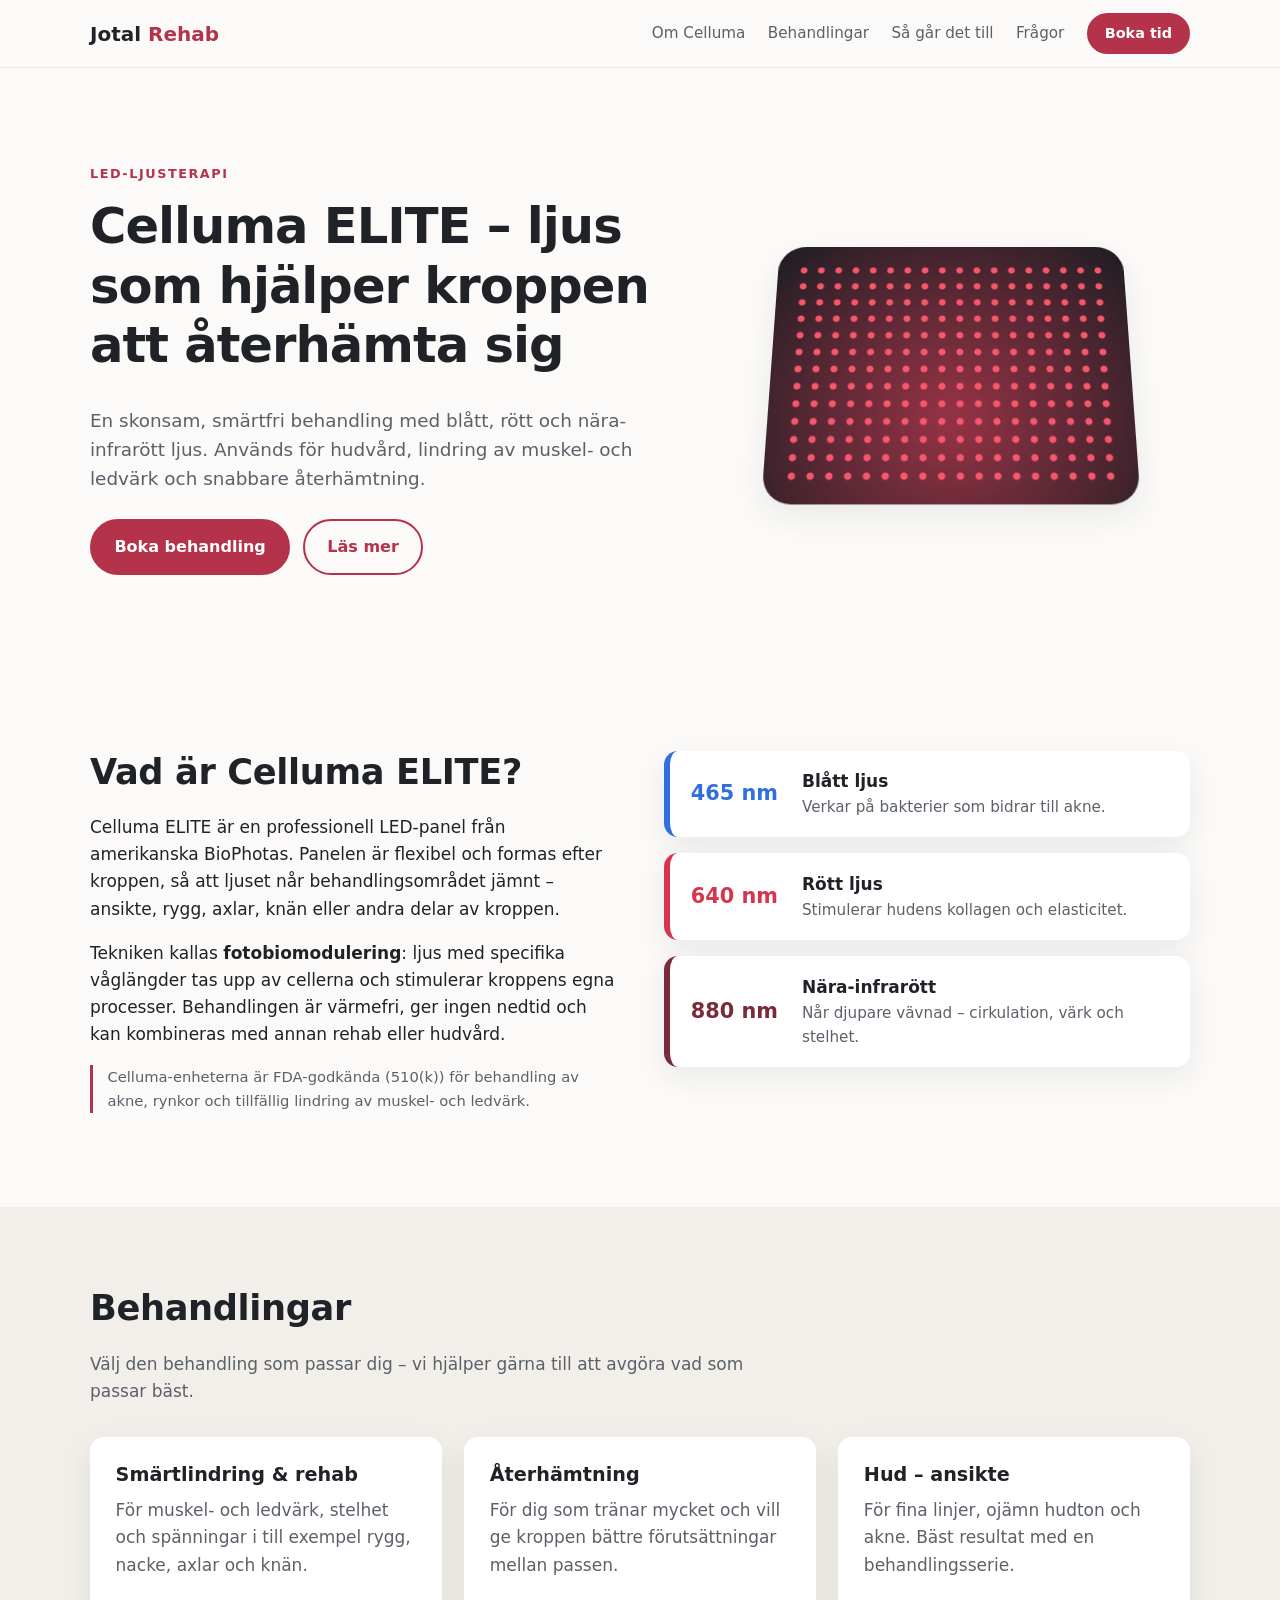
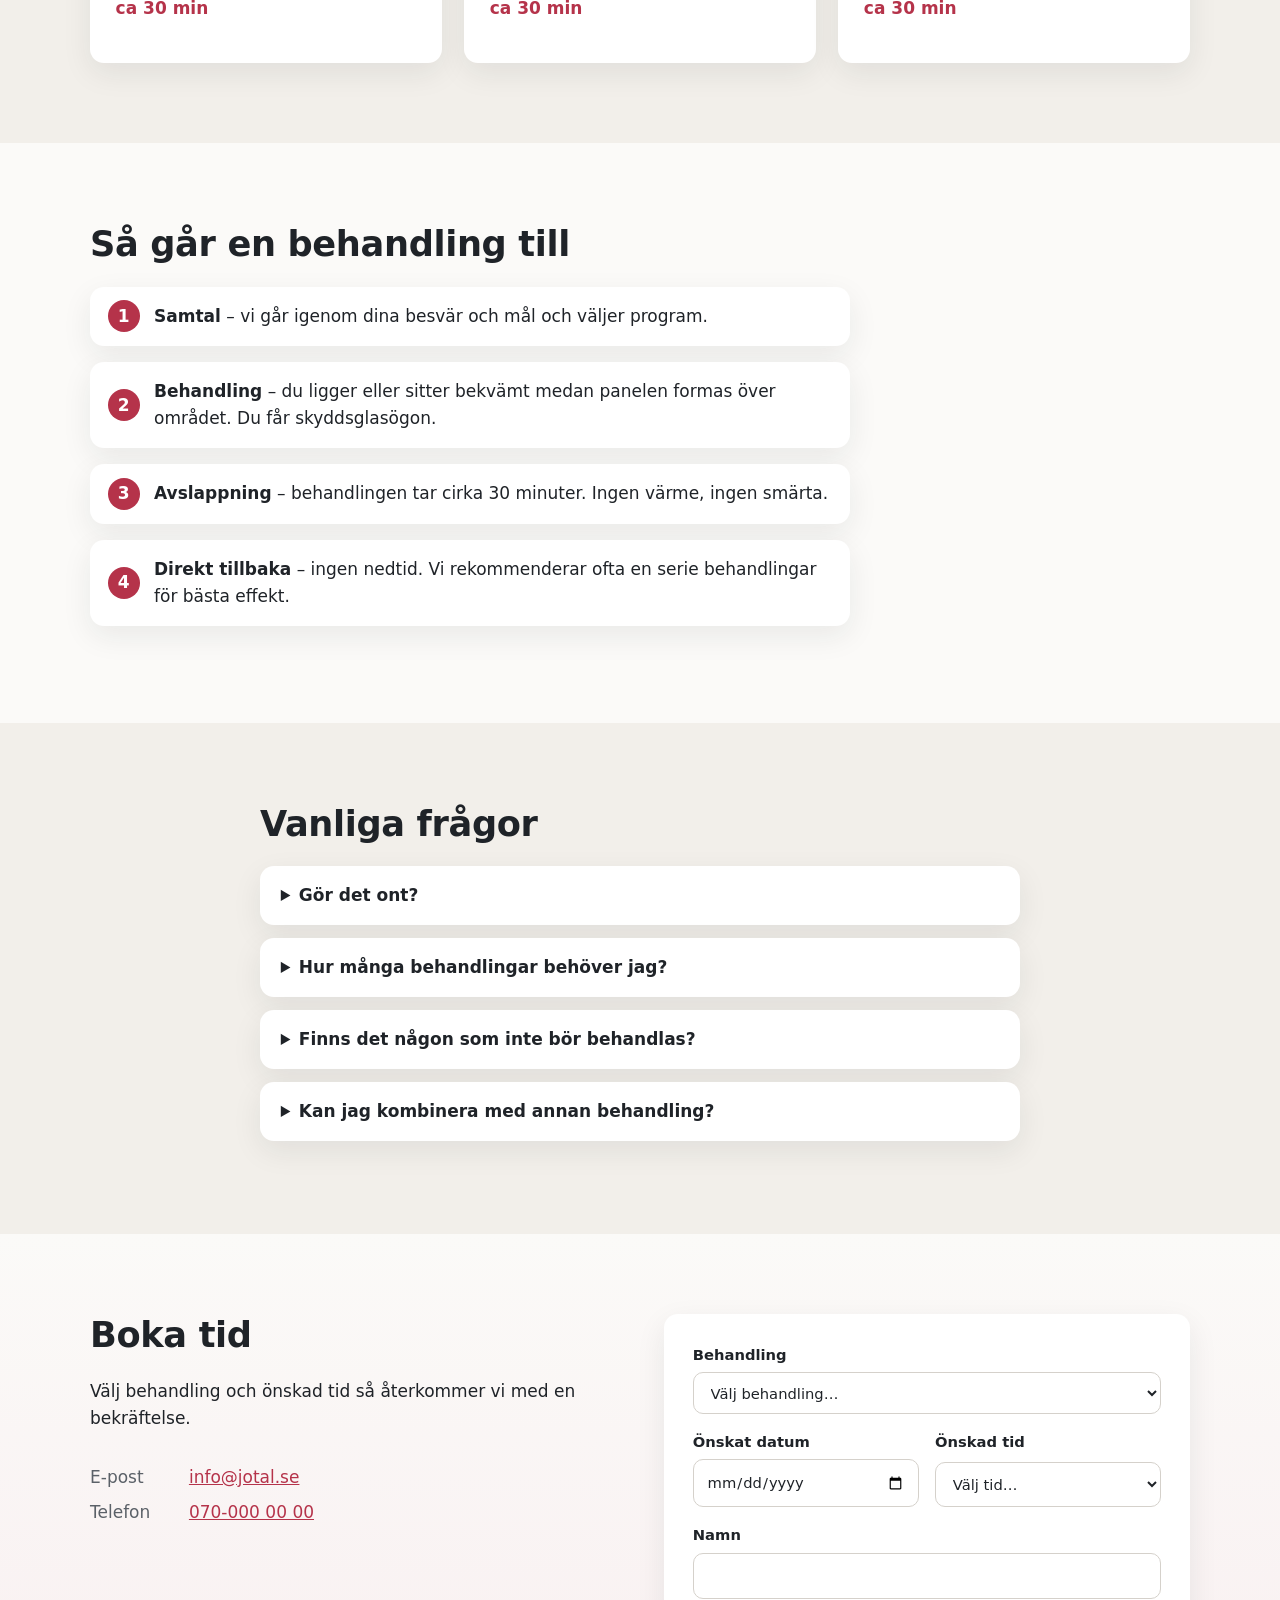
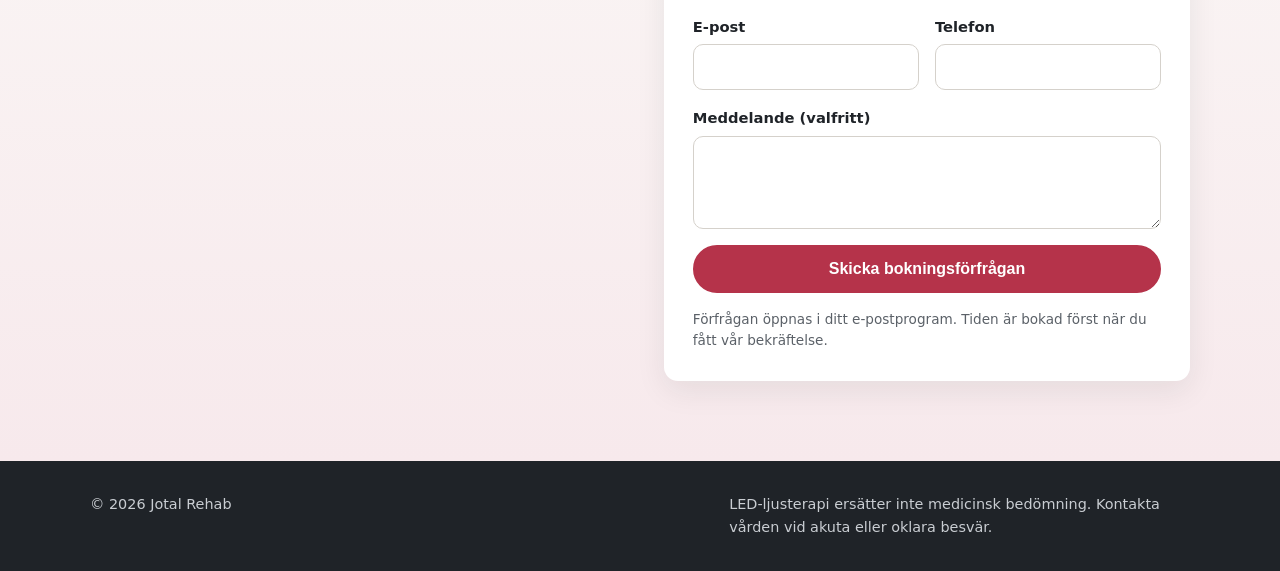
==== index.html @ 489a02bb "Lägg till startsida om Celluma ELITE med bokningsförfrågan Statisk sajt för Azure Static Web Apps: i" ====
<!DOCTYPE html>
<html lang="sv">
<head>
  <meta charset="utf-8">
  <meta name="viewport" content="width=device-width, initial-scale=1">
  <title>Celluma ELITE – LED-ljusterapi | Jotal Rehab</title>
  <meta name="description" content="Behandling med Celluma ELITE – LED-ljusterapi för hud, smärtlindring och återhämtning. Boka din tid online.">
  <link rel="icon" href="img/favicon.svg" type="image/svg+xml">
  <link rel="stylesheet" href="css/style.css">
</head>
<body>
  <header class="site-header">
    <div class="container header-inner">
      <a class="logo" href="/">Jotal <span>Rehab</span></a>
      <nav class="nav" aria-label="Huvudmeny">
        <a href="#om">Om Celluma</a>
        <a href="#behandlingar">Behandlingar</a>
        <a href="#sa-gar-det-till">Så går det till</a>
        <a href="#fragor">Frågor</a>
        <a class="btn btn-small" href="#boka">Boka tid</a>
      </nav>
    </div>
  </header>

  <main>
    <!-- HERO -->
    <section class="hero">
      <div class="container hero-inner">
        <div class="hero-text">
          <p class="eyebrow">LED-ljusterapi</p>
          <h1>Celluma ELITE – ljus som hjälper kroppen att återhämta sig</h1>
          <p class="lead">
            En skonsam, smärtfri behandling med blått, rött och nära-infrarött ljus.
            Används för hudvård, lindring av muskel- och ledvärk och snabbare återhämtning.
          </p>
          <div class="hero-actions">
            <a class="btn" href="#boka">Boka behandling</a>
            <a class="btn btn-ghost" href="#om">Läs mer</a>
          </div>
        </div>
        <div class="hero-visual" aria-hidden="true">
          <div class="panel">
            <div class="panel-glow"></div>
            <div class="panel-leds"></div>
          </div>
        </div>
      </div>
    </section>

    <!-- OM -->
    <section id="om" class="section">
      <div class="container two-col">
        <div>
          <h2>Vad är Celluma ELITE?</h2>
          <p>
            Celluma ELITE är en professionell LED-panel från amerikanska BioPhotas.
            Panelen är flexibel och formas efter kroppen, så att ljuset når behandlingsområdet
            jämnt – ansikte, rygg, axlar, knän eller andra delar av kroppen.
          </p>
          <p>
            Tekniken kallas <strong>fotobiomodulering</strong>: ljus med specifika våglängder
            tas upp av cellerna och stimulerar kroppens egna processer. Behandlingen är
            värmefri, ger ingen nedtid och kan kombineras med annan rehab eller hudvård.
          </p>
          <p class="note">
            Celluma-enheterna är FDA-godkända (510(k)) för behandling av akne, rynkor och
            tillfällig lindring av muskel- och ledvärk.
          </p>
        </div>
        <ul class="wavelengths">
          <li class="wl wl-blue">
            <span class="wl-nm">465 nm</span>
            <span class="wl-name">Blått ljus</span>
            <span class="wl-desc">Verkar på bakterier som bidrar till akne.</span>
          </li>
          <li class="wl wl-red">
            <span class="wl-nm">640 nm</span>
            <span class="wl-name">Rött ljus</span>
            <span class="wl-desc">Stimulerar hudens kollagen och elasticitet.</span>
          </li>
          <li class="wl wl-ir">
            <span class="wl-nm">880 nm</span>
            <span class="wl-name">Nära-infrarött</span>
            <span class="wl-desc">Når djupare vävnad – cirkulation, värk och stelhet.</span>
          </li>
        </ul>
      </div>
    </section>

    <!-- BEHANDLINGAR -->
    <section id="behandlingar" class="section section-alt">
      <div class="container">
        <h2>Behandlingar</h2>
        <p class="section-lead">Välj den behandling som passar dig – vi hjälper gärna till att avgöra vad som passar bäst.</p>
        <div class="cards">
          <article class="card">
            <h3>Smärtlindring &amp; rehab</h3>
            <p>För muskel- och ledvärk, stelhet och spänningar i till exempel rygg, nacke, axlar och knän.</p>
            <p class="card-meta">ca 30 min</p>
          </article>
          <article class="card">
            <h3>Återhämtning</h3>
            <p>För dig som tränar mycket och vill ge kroppen bättre förutsättningar mellan passen.</p>
            <p class="card-meta">ca 30 min</p>
          </article>
          <article class="card">
            <h3>Hud – ansikte</h3>
            <p>För fina linjer, ojämn hudton och akne. Bäst resultat med en behandlingsserie.</p>
            <p class="card-meta">ca 30 min</p>
          </article>
        </div>
      </div>
    </section>

    <!-- SÅ GÅR DET TILL -->
    <section id="sa-gar-det-till" class="section">
      <div class="container">
        <h2>Så går en behandling till</h2>
        <ol class="steps">
          <li><strong>Samtal</strong> – vi går igenom dina besvär och mål och väljer program.</li>
          <li><strong>Behandling</strong> – du ligger eller sitter bekvämt medan panelen formas över området. Du får skyddsglasögon.</li>
          <li><strong>Avslappning</strong> – behandlingen tar cirka 30 minuter. Ingen värme, ingen smärta.</li>
          <li><strong>Direkt tillbaka</strong> – ingen nedtid. Vi rekommenderar ofta en serie behandlingar för bästa effekt.</li>
        </ol>
      </div>
    </section>

    <!-- FRÅGOR -->
    <section id="fragor" class="section section-alt">
      <div class="container narrow">
        <h2>Vanliga frågor</h2>
        <details>
          <summary>Gör det ont?</summary>
          <p>Nej. Ljuset är värmefritt och de flesta upplever behandlingen som avslappnande.</p>
        </details>
        <details>
          <summary>Hur många behandlingar behöver jag?</summary>
          <p>Det beror på besvär och mål. Många märker skillnad efter några gånger, men en serie på 6–10 behandlingar är vanligt.</p>
        </details>
        <details>
          <summary>Finns det någon som inte bör behandlas?</summary>
          <p>Är du gravid, ljuskänslig, tar ljuskänsliggörande läkemedel eller har epilepsi – berätta det vid bokningen så går vi igenom det tillsammans.</p>
        </details>
        <details>
          <summary>Kan jag kombinera med annan behandling?</summary>
          <p>Ja, LED-ljusterapi kombineras ofta med annan rehab, träning eller hudvård.</p>
        </details>
      </div>
    </section>

    <!-- BOKA -->
    <section id="boka" class="section booking">
      <div class="container two-col">
        <div>
          <h2>Boka tid</h2>
          <p>
            Välj behandling och önskad tid så återkommer vi med en bekräftelse.
          </p>
          <div id="external-booking" class="external-booking" hidden>
            <p>Du kan också boka direkt i vårt bokningssystem:</p>
            <a id="external-booking-link" class="btn" href="#" target="_blank" rel="noopener">Öppna bokningen</a>
          </div>
          <ul class="contact-list">
            <li><span>E-post</span> <a id="contact-email" href="mailto:info@jotal.se">info@jotal.se</a></li>
            <li><span>Telefon</span> <a id="contact-phone" href="tel:+46700000000">070-000 00 00</a></li>
          </ul>
        </div>

        <form id="booking-form" class="booking-form" novalidate>
          <label>
            Behandling
            <select name="treatment" required>
              <option value="">Välj behandling…</option>
              <option>Smärtlindring &amp; rehab</option>
              <option>Återhämtning</option>
              <option>Hud – ansikte</option>
              <option>Vet inte – vill ha rådgivning</option>
            </select>
          </label>
          <div class="row">
            <label>
              Önskat datum
              <input type="date" name="date" required>
            </label>
            <label>
              Önskad tid
              <select name="time" required>
                <option value="">Välj tid…</option>
              </select>
            </label>
          </div>
          <label>
            Namn
            <input type="text" name="name" autocomplete="name" required>
          </label>
          <div class="row">
            <label>
              E-post
              <input type="email" name="email" autocomplete="email" required>
            </label>
            <label>
              Telefon
              <input type="tel" name="phone" autocomplete="tel">
            </label>
          </div>
          <label>
            Meddelande (valfritt)
            <textarea name="message" rows="3"></textarea>
          </label>
          <p class="form-error" id="form-error" role="alert" hidden></p>
          <button class="btn" type="submit">Skicka bokningsförfrågan</button>
          <p class="form-hint">Förfrågan öppnas i ditt e-postprogram. Tiden är bokad först när du fått vår bekräftelse.</p>
        </form>
      </div>
    </section>
  </main>

  <footer class="site-footer">
    <div class="container footer-inner">
      <p>&copy; <span id="year"></span> Jotal Rehab</p>
      <p class="disclaimer">LED-ljusterapi ersätter inte medicinsk bedömning. Kontakta vården vid akuta eller oklara besvär.</p>
    </div>
  </footer>

  <script src="js/main.js"></script>
</body>
</html>
---- css/style.css ----
:root {
  --bg: #fbfaf8;
  --bg-alt: #f2efea;
  --text: #1f2328;
  --muted: #5b6168;
  --accent: #b5334a;
  --accent-dark: #8f2539;
  --blue: #2f6fe0;
  --red: #d8344f;
  --ir: #7a2a3a;
  --radius: 14px;
  --shadow: 0 10px 30px rgba(31, 35, 40, 0.08);
  --max: 1100px;
  font-family: system-ui, -apple-system, "Segoe UI", Roboto, "Helvetica Neue", Arial, sans-serif;
}

* { box-sizing: border-box; }

html { scroll-behavior: smooth; }

body {
  margin: 0;
  background: var(--bg);
  color: var(--text);
  line-height: 1.6;
  font-size: 17px;
}

img { max-width: 100%; }

a { color: var(--accent); }

h1, h2, h3 { line-height: 1.2; margin: 0 0 0.6em; }
h1 { font-size: clamp(2rem, 4.5vw, 3.1rem); letter-spacing: -0.02em; }
h2 { font-size: clamp(1.6rem, 3vw, 2.2rem); letter-spacing: -0.01em; }
h3 { font-size: 1.2rem; }

.container { width: min(var(--max), 100% - 2.5rem); margin-inline: auto; }
.narrow { max-width: 760px; }

/* Header */
.site-header {
  position: sticky;
  top: 0;
  z-index: 10;
  background: rgba(251, 250, 248, 0.9);
  backdrop-filter: blur(8px);
  border-bottom: 1px solid rgba(0, 0, 0, 0.06);
}
.header-inner {
  display: flex;
  align-items: center;
  justify-content: space-between;
  gap: 1rem;
  padding: 0.8rem 0;
}
.logo {
  font-weight: 700;
  font-size: 1.25rem;
  text-decoration: none;
  color: var(--text);
}
.logo span { color: var(--accent); }
.nav { display: flex; align-items: center; gap: 1.4rem; flex-wrap: wrap; }
.nav a:not(.btn) { color: var(--muted); text-decoration: none; font-size: 0.95rem; }
.nav a:not(.btn):hover { color: var(--text); }

/* Buttons */
.btn {
  display: inline-block;
  background: var(--accent);
  color: #fff;
  padding: 0.8rem 1.4rem;
  border-radius: 999px;
  border: 2px solid var(--accent);
  font-weight: 600;
  font-size: 1rem;
  text-decoration: none;
  cursor: pointer;
  transition: background 0.15s, border-color 0.15s;
}
.btn:hover { background: var(--accent-dark); border-color: var(--accent-dark); }
.btn-small { padding: 0.45rem 1rem; font-size: 0.9rem; }
.btn-ghost { background: transparent; color: var(--accent); }
.btn-ghost:hover { background: rgba(181, 51, 74, 0.08); }

/* Hero */
.hero { padding: clamp(3rem, 8vw, 6rem) 0; }
.hero-inner {
  display: grid;
  grid-template-columns: 1.2fr 1fr;
  gap: 3rem;
  align-items: center;
}
.eyebrow {
  text-transform: uppercase;
  letter-spacing: 0.12em;
  font-size: 0.8rem;
  font-weight: 700;
  color: var(--accent);
  margin: 0 0 0.8rem;
}
.lead { font-size: 1.15rem; color: var(--muted); max-width: 36em; }
.hero-actions { display: flex; gap: 0.8rem; flex-wrap: wrap; margin-top: 1.6rem; }

.hero-visual { display: flex; justify-content: center; }
.panel {
  position: relative;
  width: min(360px, 80vw);
  aspect-ratio: 4 / 3;
  border-radius: 28px;
  background: #1b1d22;
  box-shadow: var(--shadow);
  overflow: hidden;
  transform: perspective(800px) rotateX(18deg);
}
.panel-leds {
  position: absolute;
  inset: 18px;
  border-radius: 16px;
  background-image: radial-gradient(circle, #ff5a70 0 3px, transparent 4px);
  background-size: 18px 18px;
  opacity: 0.95;
  animation: pulse 4s ease-in-out infinite;
}
.panel-glow {
  position: absolute;
  inset: -40%;
  background: radial-gradient(circle at 50% 60%, rgba(255, 70, 100, 0.55), transparent 60%);
  filter: blur(10px);
}
@keyframes pulse {
  0%, 100% { opacity: 0.75; }
  50% { opacity: 1; }
}
@media (prefers-reduced-motion: reduce) {
  .panel-leds { animation: none; }
  html { scroll-behavior: auto; }
}

/* Sections */
.section { padding: clamp(3rem, 7vw, 5rem) 0; }
.section-alt { background: var(--bg-alt); }
.section-lead { color: var(--muted); max-width: 40em; margin-bottom: 2rem; }
.two-col {
  display: grid;
  grid-template-columns: 1fr 1fr;
  gap: 3rem;
  align-items: start;
}
.note {
  font-size: 0.92rem;
  color: var(--muted);
  border-left: 3px solid var(--accent);
  padding-left: 0.9rem;
}

/* Wavelengths */
.wavelengths { list-style: none; padding: 0; margin: 0; display: grid; gap: 1rem; }
.wl {
  display: grid;
  grid-template-columns: auto 1fr;
  grid-template-areas: "nm name" "nm desc";
  column-gap: 1.1rem;
  background: #fff;
  border-radius: var(--radius);
  padding: 1.1rem 1.3rem;
  box-shadow: var(--shadow);
  border-left: 6px solid;
}
.wl-nm { grid-area: nm; font-weight: 800; font-size: 1.3rem; align-self: center; min-width: 4.5em; }
.wl-name { grid-area: name; font-weight: 700; }
.wl-desc { grid-area: desc; color: var(--muted); font-size: 0.95rem; }
.wl-blue { border-color: var(--blue); }
.wl-blue .wl-nm { color: var(--blue); }
.wl-red { border-color: var(--red); }
.wl-red .wl-nm { color: var(--red); }
.wl-ir { border-color: var(--ir); }
.wl-ir .wl-nm { color: var(--ir); }

/* Cards */
.cards { display: grid; grid-template-columns: repeat(3, 1fr); gap: 1.4rem; }
.card {
  background: #fff;
  border-radius: var(--radius);
  padding: 1.6rem;
  box-shadow: var(--shadow);
  display: flex;
  flex-direction: column;
}
.card p { color: var(--muted); margin: 0 0 1rem; }
.card-meta { margin-top: auto !important; font-weight: 600; color: var(--accent) !important; }

/* Steps */
.steps { counter-reset: step; list-style: none; padding: 0; display: grid; gap: 1rem; max-width: 760px; }
.steps li {
  counter-increment: step;
  position: relative;
  padding: 1rem 1.2rem 1rem 4rem;
  background: #fff;
  border-radius: var(--radius);
  box-shadow: var(--shadow);
}
.steps li::before {
  content: counter(step);
  position: absolute;
  left: 1.1rem;
  top: 50%;
  transform: translateY(-50%);
  width: 2rem;
  height: 2rem;
  border-radius: 50%;
  background: var(--accent);
  color: #fff;
  font-weight: 700;
  display: grid;
  place-items: center;
}

/* FAQ */
details {
  background: #fff;
  border-radius: var(--radius);
  padding: 1rem 1.3rem;
  margin-bottom: 0.8rem;
  box-shadow: var(--shadow);
}
summary { cursor: pointer; font-weight: 600; }
details p { color: var(--muted); margin: 0.7rem 0 0; }

/* Booking */
.booking { background: linear-gradient(180deg, var(--bg) 0%, #f7e9ec 100%); }
.external-booking { margin: 1.5rem 0; }
.contact-list { list-style: none; padding: 0; margin: 2rem 0 0; }
.contact-list li { margin-bottom: 0.5rem; }
.contact-list span { display: inline-block; min-width: 5.5em; color: var(--muted); }

.booking-form {
  background: #fff;
  border-radius: var(--radius);
  padding: 1.8rem;
  box-shadow: var(--shadow);
  display: grid;
  gap: 1rem;
}
.booking-form label { display: grid; gap: 0.35rem; font-weight: 600; font-size: 0.92rem; }
.booking-form .row { display: grid; grid-template-columns: 1fr 1fr; gap: 1rem; }
.booking-form input,
.booking-form select,
.booking-form textarea {
  font: inherit;
  font-weight: 400;
  padding: 0.65rem 0.8rem;
  border: 1px solid #d5d1cb;
  border-radius: 10px;
  background: #fff;
  color: var(--text);
}
.booking-form input:focus,
.booking-form select:focus,
.booking-form textarea:focus {
  outline: 2px solid var(--accent);
  outline-offset: 1px;
  border-color: transparent;
}
.booking-form [aria-invalid="true"] { border-color: var(--red); }
.form-error { color: var(--red); margin: 0; font-weight: 600; }
.form-hint { font-size: 0.85rem; color: var(--muted); margin: 0; }

/* Footer */
.site-footer { background: #1f2328; color: #c9cdd2; padding: 2rem 0; font-size: 0.9rem; }
.footer-inner { display: flex; justify-content: space-between; gap: 1rem; flex-wrap: wrap; }
.site-footer p { margin: 0; }
.disclaimer { max-width: 32em; }

/* 404 */
.notfound { min-height: 70vh; display: grid; place-items: center; text-align: center; }

/* Responsive */
@media (max-width: 860px) {
  .hero-inner, .two-col { grid-template-columns: 1fr; }
  .cards { grid-template-columns: 1fr; }
  .nav a:not(.btn) { display: none; }
}
@media (max-width: 520px) {
  .booking-form .row { grid-template-columns: 1fr; }
}
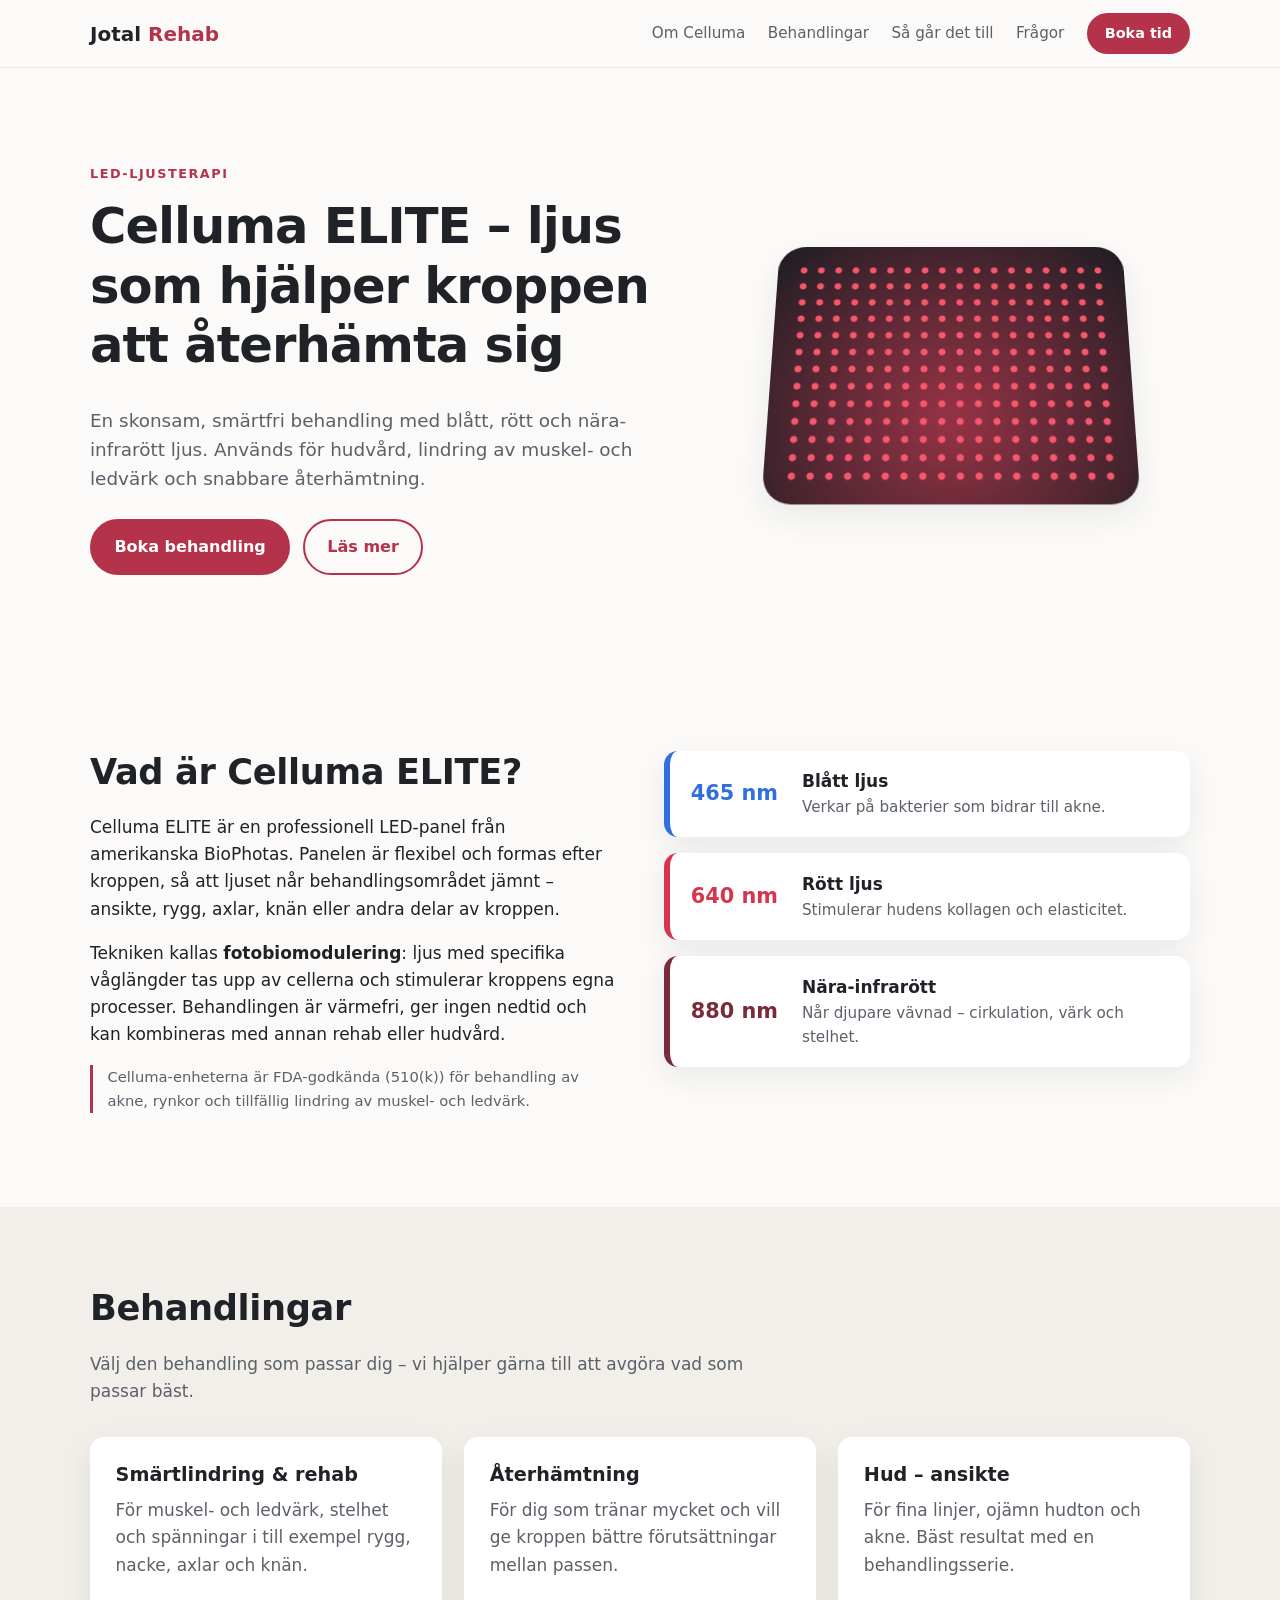
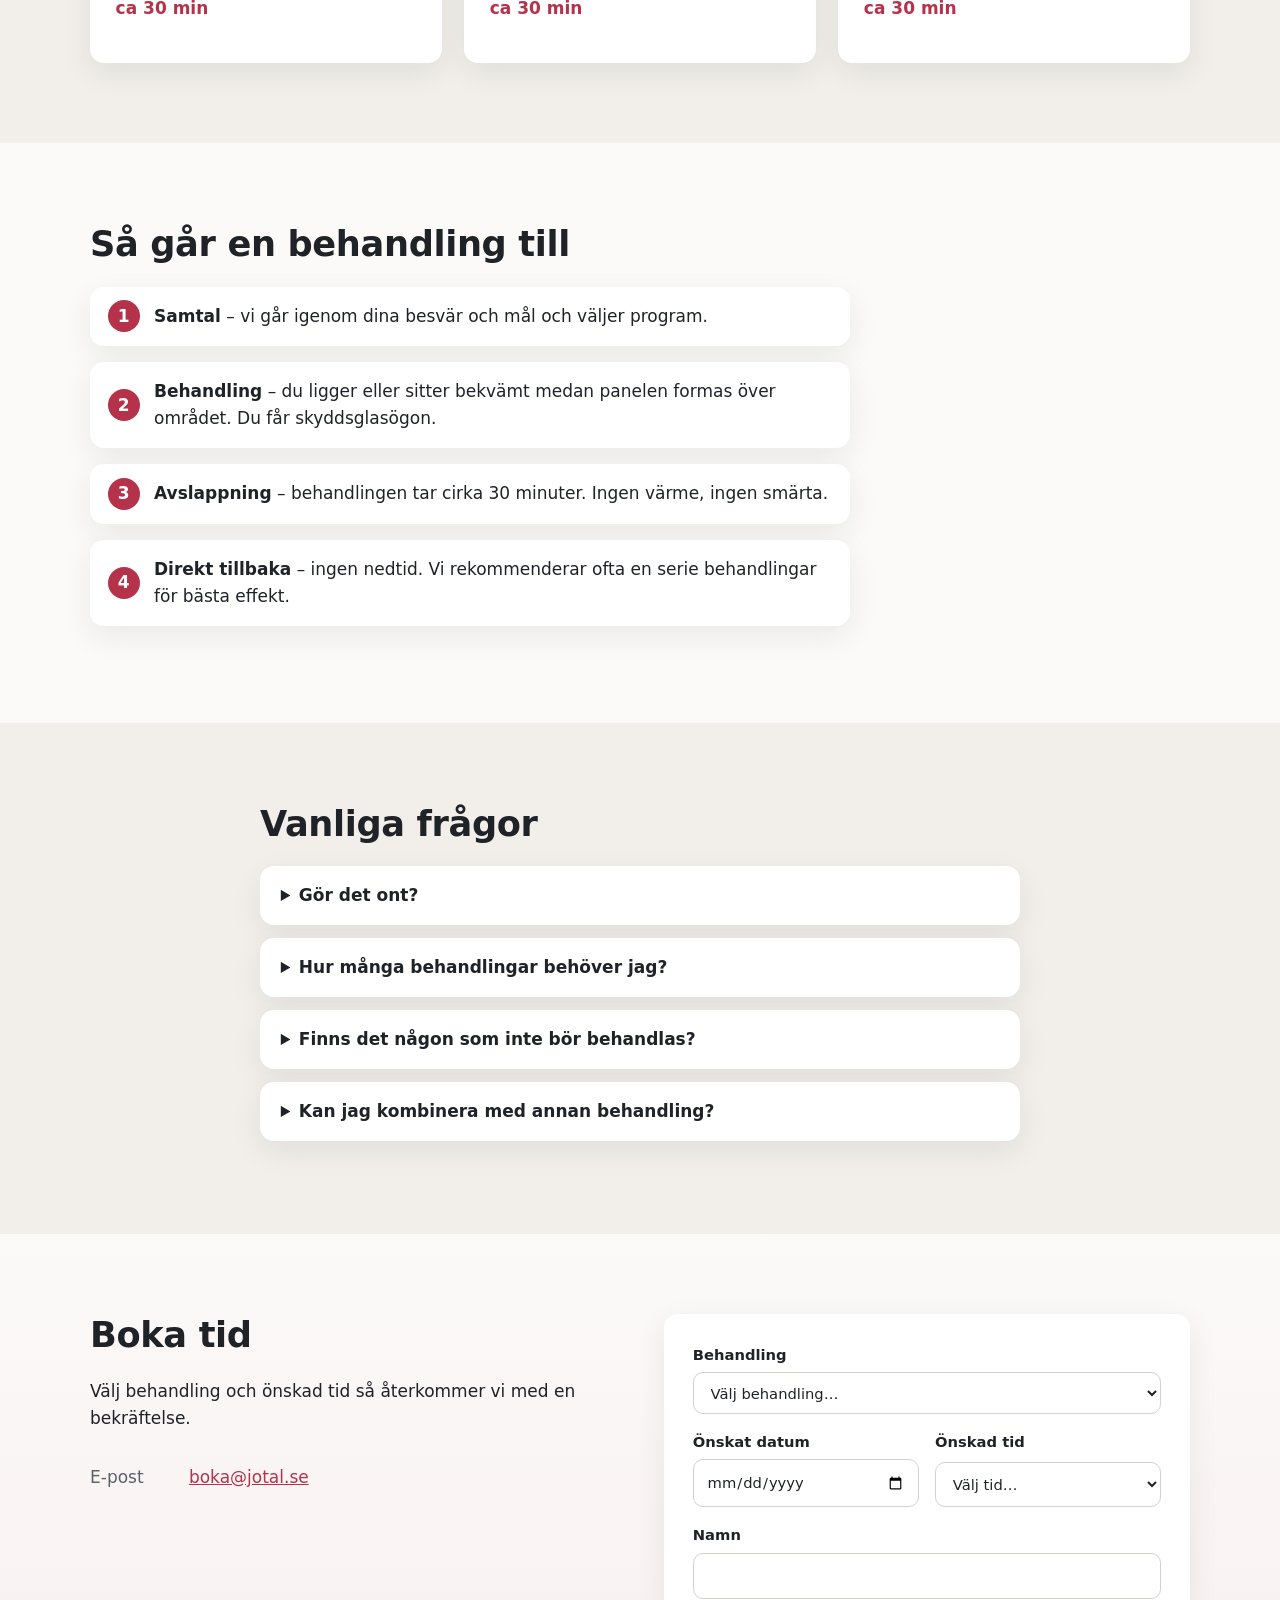
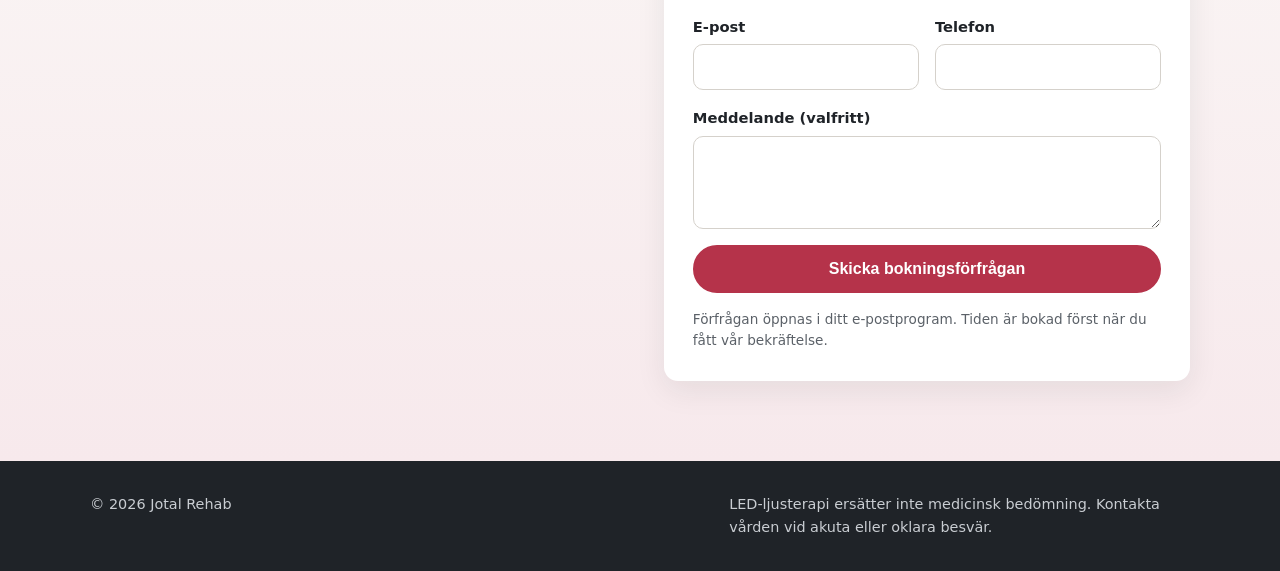
==== commit 124e46ba: "Dölj telefonnummer och byt e-post till boka@jotal.se Telefonraden visas bara när phoneDisplay/phoneL" ====
--- a/index.html
+++ b/index.html
@@ -161,8 +161,8 @@
             <a id="external-booking-link" class="btn" href="#" target="_blank" rel="noopener">Öppna bokningen</a>
           </div>
           <ul class="contact-list">
-            <li><span>E-post</span> <a id="contact-email" href="mailto:info@jotal.se">info@jotal.se</a></li>
-            <li><span>Telefon</span> <a id="contact-phone" href="tel:+46700000000">070-000 00 00</a></li>
+            <li><span>E-post</span> <a id="contact-email" href="mailto:boka@jotal.se">boka@jotal.se</a></li>
+            <li id="contact-phone-row" hidden><span>Telefon</span> <a id="contact-phone" href="#"></a></li>
           </ul>
         </div>
 
